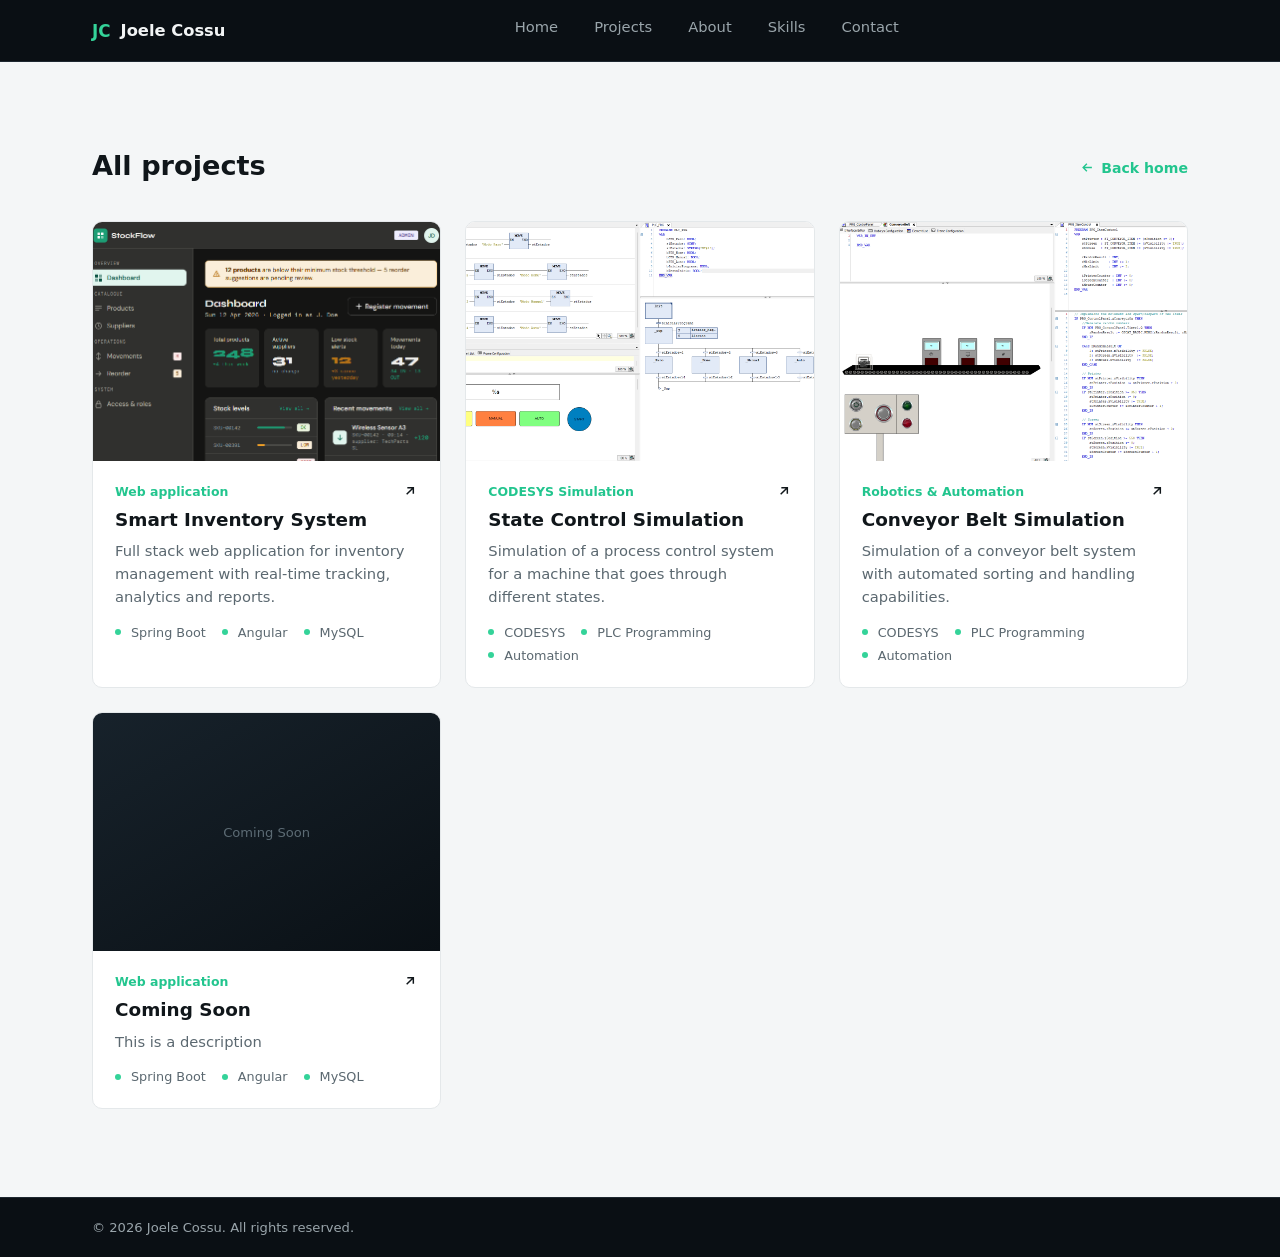
==== projects.html @ 03b23445 "- Added new html page for my projects" ====
<!DOCTYPE html>
<html lang="en">
<head>
<meta charset="UTF-8">
<meta name="viewport" content="width=device-width, initial-scale=1.0">
<title>Projects — Joele Cossu</title>
<link rel="stylesheet" href="style.css">
</head>
<body>

<header class="site-header">
  <div class="header-inner">
    <a href="index.html#home" class="logo">
      <span class="logo-mark">JC</span>
      <span class="logo-name">Joele Cossu</span>
    </a>

    <nav class="main-nav" id="main-nav">
      <a href="index.html#home" class="nav-link">Home</a>
      <a href="projects.html" class="nav-link is-active">Projects</a>
      <a href="index.html#about" class="nav-link">About</a>
      <a href="index.html#skills" class="nav-link">Skills</a>
      <a href="index.html#contact" class="nav-link">Contact</a>
    </nav>

    <div class="header-actions">
      <button class="nav-toggle" id="nav-toggle" aria-label="Open menu" aria-expanded="false">
        <span></span><span></span><span></span>
      </button>
    </div>
  </div>
</header>

<main>

  <button id="backToTop" class="back-to-top" aria-label="Back to top">
    <svg viewBox="0 0 24 24" aria-hidden="true">
        <path d="M12 19V5M6 11l6-6 6 6"/>
    </svg>
  </button>

  <section class="projects projects-page">
    <div class="section-inner">
      <div class="section-heading">
        <h2>All projects</h2>
        <a href="index.html#home" class="link-arrow">
          <svg viewBox="0 0 24 24" width="15" height="15" fill="none" stroke="currentColor" stroke-width="2.2">
            <path d="M19 12H5M11 6l-6 6 6 6"/>
          </svg>
          Back home
        </a>
      </div>

      <div class="project-grid">

        <!--
          To add a new project: duplicate one <article class="project-card">...</article>
          block below, then update:
          - data-github (link to the repo) OR data-zip (path to a downloadable .zip)
          - the thumbnail image / placeholder text
          - project-category, project-title, project-desc
          - project-tags (the tech stack pills)
          - project-desc-full (the longer text shown inside the modal)
        -->

        <article class="project-card" data-github="https://github.com/Gearpro17/smart-inventory-system">
          <button type="button" class="project-thumb" aria-label="View details for Smart Inventory System">
            <img src="assets/inventory_management_concept_art.png" alt="Screenshot of the Smart Inventory System dashboard" />
          </button>
          <div class="project-body">
            <div class="project-top">
              <p class="project-category">Web application</p>
              <button type="button" class="project-link" aria-label="View details for Smart Inventory System">
                <svg viewBox="0 0 24 24" width="16" height="16" fill="none" stroke="currentColor" stroke-width="2.2"><path d="M7 17 17 7M8 7h9v9"/></svg>
              </button>
            </div>
            <h3 class="project-title">Smart Inventory System</h3>
            <p class="project-desc">Full stack web application for inventory management with real-time tracking, analytics and reports.</p>
            <ul class="project-tags">
              <li>Spring Boot</li>
              <li>Angular</li>
              <li>MySQL</li>
            </ul>
            <p class="project-desc-full" hidden>
              Full stack web application built to help small warehouses manage stock levels without spreadsheets. 
              The Angular front end gives staff a live view of inventory across multiple locations,
              with low-stock alerts, category filtering and CSV exports. 
              The Spring Boot backend exposes a REST API secured with JWT authentication, 
              and MySQL stores stock movements so managers can generate historical reports and spot trends in demand over time.</p>
          </div>
        </article>

        <article class="project-card" data-zip="assets/multi_state_control_project.zip">
          <button type="button" class="project-thumb" aria-label="Screenshot of the state control simulation">
            <img src="assets/Multiple_state_control.png" alt="Screenshot of the state control simulation" />
          </button>
          <div class="project-body">
            <div class="project-top">
              <p class="project-category">CODESYS Simulation</p>
              <button type="button" class="project-link" aria-label="View details for State Control Simulation">
                <svg viewBox="0 0 24 24" width="16" height="16" fill="none" stroke="currentColor" stroke-width="2.2"><path d="M7 17 17 7M8 7h9v9"/></svg>
              </button>
            </div>
            <h3 class="project-title">State Control Simulation</h3>
            <p class="project-desc">Simulation of a process control system for a machine that goes through different states.</p>
            <ul class="project-tags">
              <li>CODESYS</li>
              <li>PLC Programming</li>
              <li>Automation</li>
            </ul>
            <p class="project-desc-full" hidden>
              In this project I try to simulate a process control system for a machine that goes through different states.
              I integrated a manual, automatic and home modes, as well as a start and stop function, as the default operation modes.
              More can be added to the system, such as a reset function, a maintenance mode, and a fault detection system. The simulation is built in CODESYS using Structured Text (ST) 
              and Sequential Function Chart (SFC) programming languages. It serves as a demonstrtation of a real-world industrial control system, and can be used to test and validate the control logic 
              before deploying it to a physical machine.
            </p>
          </div>
        </article>

        <article class="project-card" data-zip="assets/conveyor_belt_with_sorting.zip">
          <button type="button" class="project-thumb" aria-label="Conveyor Belt Simulation">
            <img src="assets/conveyor_belt.png" alt="Screenshot of the conveyor belt simulation" />
          </button>
          <div class="project-body">
            <div class="project-top">
              <p class="project-category">Robotics & Automation</p>
              <button type="button" class="project-link" aria-label="View details for Conveyor Belt Simulation">
                <svg viewBox="0 0 24 24" width="16" height="16" fill="none" stroke="currentColor" stroke-width="2.2"><path d="M7 17 17 7M8 7h9v9"/></svg>
              </button>
            </div>
            <h3 class="project-title">Conveyor Belt Simulation</h3>
            <p class="project-desc">Simulation of a conveyor belt system with automated sorting and handling capabilities.</p>
            <ul class="project-tags">
              <li>CODESYS</li>
              <li>PLC Programming</li>
              <li>Automation</li>
            </ul>
            <p class="project-desc-full" hidden>Simulation of a conveyor belt system with automated sorting and handling capabilities.
              I designed and implemented a control system that can detect and sort objects based on their size, shape, and color.
              It was programmed primarily in CODESYS using Structured Text (ST).
            </p>
          </div>
        </article>

        <article class="project-card" >
          <button type="button" class="project-thumb" aria-label="empty project thumbnail">
            <span class="project-thumb-placeholder">Coming Soon</span>
          </button>
          <div class="project-body">
            <div class="project-top">
              <p class="project-category">Web application</p>
              <button type="button" class="project-link" aria-label="View details for Smart Inventory System">
                <svg viewBox="0 0 24 24" width="16" height="16" fill="none" stroke="currentColor" stroke-width="2.2"><path d="M7 17 17 7M8 7h9v9"/></svg>
              </button>
            </div>
            <h3 class="project-title">Coming Soon</h3>
            <p class="project-desc">This is a description</p>
            <ul class="project-tags">
              <li>Spring Boot</li>
              <li>Angular</li>
              <li>MySQL</li>
            </ul>
            <p class="project-desc-full" hidden>
              Coming soon!</p>
          </div>
        </article>


      </div>
    </div>
  </section>

  <div class="modal-overlay" id="project-modal" hidden>
    <div class="modal" role="dialog" aria-modal="true" aria-labelledby="modal-title">
      <button type="button" class="modal-close" id="modal-close" aria-label="Close">
        <svg viewBox="0 0 24 24" width="18" height="18" fill="none" stroke="currentColor" stroke-width="2.2"><path d="M6 6l12 12M18 6 6 18"/></svg>
      </button>
      <div class="modal-media" id="modal-media"></div>
      <div class="modal-body">
        <p class="modal-category" id="modal-category"></p>
        <h3 class="modal-title" id="modal-title"></h3>
        <p class="modal-desc" id="modal-desc"></p>
        <ul class="modal-tags" id="modal-tags"></ul>
        <div class="modal-actions">
          <a class="btn btn-primary modal-github" id="modal-github" target="_blank" rel="noopener">
            View on GitHub
            <svg viewBox="0 0 24 24" width="16" height="16" fill="none" stroke="currentColor" stroke-width="2.2"><path d="M5 19 19 5M9 5h10v10"/></svg>
          </a>
          <a class="btn btn-outline-light modal-download" id="modal-zip" download>
            Download ZIP
            <svg viewBox="0 0 24 24" width="16" height="16" fill="none" stroke="currentColor" stroke-width="2.2"><path d="M12 3v12m0 0-4-4m4 4 4-4M5 21h14"/></svg>
          </a>
        </div>
      </div>
    </div>
  </div>

</main>

<footer class="site-footer">
  <div class="section-inner footer-inner">
    <p>&copy; <span id="year"></span> Joele Cossu. All rights reserved.</p>
  </div>
</footer>

<script src="script.js"></script>
</body>
</html>
---- style.css ----
/* ---------------------------------------
   Tokens
--------------------------------------- */
:root{
  --bg-dark: #0a0f14;
  --bg-dark-2: #0d1620;
  --bg-light: #f4f6f7;
  --surface: #ffffff;
  --text-dark-bg: #f2f4f5;
  --text-dark-bg-muted: #9aa5ab;
  --text-light-bg: #10161a;
  --text-light-bg-muted: #5b6870;
  --accent: #34d399;
  --accent-strong: #22c58e;
  --border-dark: #1e2830;
  --border-light: #e4e8ea;
  --radius-s: 6px;
  --radius-m: 10px;
  --max-width: 1160px;
  --font-body: "Inter", "Segoe UI", system-ui, -apple-system, sans-serif;
}

*{ box-sizing: border-box; }
html{ scroll-behavior: smooth; }

body{
  margin: 0;
  font-family: var(--font-body);
  background: var(--bg-light);
  color: var(--text-light-bg);
  -webkit-font-smoothing: antialiased;
}

h1,h2,h3{ margin: 0; line-height: 1.15; }
p{ margin: 0; }
a{ color: inherit; text-decoration: none; }
ul{ list-style: none; margin: 0; padding: 0; }
button{ font: inherit; cursor: pointer; }

.section-inner{
  max-width: var(--max-width);
  margin: 0 auto;
  padding: 0 32px;
}

.back-to-top {
    position: fixed;
    right: 32px;
    bottom: 32px;

    width: 48px;
    height: 48px;

    display: flex;
    align-items: center;
    justify-content: center;

    background: #0b1418;
    border: 1px solid rgba(255, 255, 255, 0.12);
    border-radius: 10px;

    color: #35d39b;
    cursor: pointer;

    opacity: 0;
    visibility: hidden;
    transform: translateY(12px);

    transition:
        opacity 0.3s ease,
        visibility 0.3s ease,
        transform 0.3s ease,
        background 0.2s ease,
        border-color 0.2s ease;
    
    z-index: 1000;
}

.back-to-top svg {
    width: 20px;
    height: 20px;

    fill: none;
    stroke: currentColor;
    stroke-width: 1.8;
    stroke-linecap: round;
    stroke-linejoin: round;

    transition: transform 0.25s ease;
}

/* Visible state */
.back-to-top.visible {
    opacity: 1;
    visibility: visible;
    transform: translateY(0);
}

/* Hover */
.back-to-top:hover {
    background: #10231f;
    border-color: #35d39b;
}

.back-to-top:hover svg {
    transform: translateY(-3px);
}

/* Click feedback */
.back-to-top:active {
    transform: translateY(1px);
}

/* Keyboard accessibility */
.back-to-top:focus-visible {
    outline: 2px solid #35d39b;
    outline-offset: 3px;
}


/* ---------------------------------------
   Header
--------------------------------------- */
.site-header{
  background: var(--bg-dark);
  border-bottom: 1px solid var(--border-dark);
  position: sticky;
  top: 0;
  z-index: 50;
}

.header-inner{
  max-width: var(--max-width);
  margin: 0 auto;
  padding: 18px 32px;
  display: flex;
  align-items: center;
  justify-content: space-between;
  gap: 24px;
}

.logo{
  display: flex;
  align-items: center;
  gap: 10px;
  font-weight: 600;
  color: var(--text-dark-bg);
}

.logo-mark{
  color: var(--accent);
  font-weight: 700;
  font-size: 1.05rem;
}

.logo-name{
  font-size: 1.02rem;
}

.main-nav{
  display: flex;
  align-items: center;
  gap: 36px;
}

.nav-link{
  font-size: 0.92rem;
  color: var(--text-dark-bg-muted);
  padding-bottom: 6px;
  border-bottom: 2px solid transparent;
  transition: color 0.15s ease;
}

.nav-link:hover{ color: var(--text-dark-bg); }

.nav-link.is-active{
  color: var(--text-dark-bg);
  border-bottom-color: var(--accent);
}

.header-actions{
  display: flex;
  align-items: center;
  gap: 14px;
}

.nav-toggle{
  display: none;
  flex-direction: column;
  justify-content: center;
  gap: 5px;
  background: none;
  border: none;
  padding: 6px;
}

.nav-toggle span{
  width: 22px;
  height: 2px;
  background: var(--text-dark-bg);
  border-radius: 2px;
}

/* ---------------------------------------
   Hero
--------------------------------------- */
.hero{
  background: radial-gradient(ellipse at 78% 45%, #123328 0%, var(--bg-dark) 55%);
  color: var(--text-dark-bg);
}

.hero-inner{
  max-width: var(--max-width);
  margin: 0 auto;
  padding: 96px 32px 100px;
  display: grid;
  grid-template-columns: 1.05fr 0.95fr;
  gap: 48px;
  align-items: center;
}

.eyebrow{
  color: var(--accent);
  font-size: 0.85rem;
  font-weight: 600;
  letter-spacing: 0.04em;
  margin-bottom: 14px;
}

.hero-title{
  font-size: clamp(2.2rem, 4.2vw, 3.4rem);
  font-weight: 800;
  letter-spacing: -0.01em;
}

.accent-dot{ color: var(--accent); }

.hero-subtitle{
  margin-top: 22px;
  max-width: 46ch;
  font-size: 1.05rem;
  line-height: 1.6;
  color: var(--text-dark-bg-muted);
}

.hero-actions{
  display: flex;
  gap: 14px;
  margin-top: 34px;
}

.btn{
  display: inline-flex;
  align-items: center;
  gap: 8px;
  padding: 13px 22px;
  border-radius: var(--radius-s);
  font-size: 0.92rem;
  font-weight: 600;
  border: 1px solid transparent;
  transition: transform 0.15s ease, background 0.15s ease, border-color 0.15s ease;
}

.btn:hover{ transform: translateY(-1px); }

.btn-primary{
  background: var(--accent);
  color: #07231a;
}

.btn-primary:hover{ background: var(--accent-strong); }

.btn-outline{
  background: transparent;
  border-color: var(--border-dark);
  color: var(--text-dark-bg);
}

.btn-outline:hover{ border-color: var(--text-dark-bg-muted); }

.hero-social{
  display: flex;
  gap: 12px;
  margin-top: 34px;
}

.social-link{
  width: 38px;
  height: 38px;
  display: flex;
  align-items: center;
  justify-content: center;
  border-radius: var(--radius-s);
  background: var(--bg-dark-2);
  color: var(--text-dark-bg);
  border: 1px solid var(--border-dark);
  transition: background 0.15s ease, border-color 0.15s ease;
}

.social-link:hover{
  background: var(--accent);
  color: #07231a;
  border-color: var(--accent);
}

.hero-image-frame{
  border-radius: var(--radius-m);
  overflow: hidden;
  border: 1px solid var(--border-dark);
  background: linear-gradient(160deg, #0f2a22, #081015 70%);
  aspect-ratio: 4 / 3.1;
}

.hero-image-placeholder{
  height: 100%;
  display: flex;
  flex-direction: column;
  align-items: center;
  justify-content: center;
  gap: 14px;
  color: var(--text-dark-bg-muted);
  font-size: 0.85rem;
}

.hero-image{
  display: block;
  width: 100%;
  height: 100%;
  object-fit: cover;
}

/* ---------------------------------------
   Projects
--------------------------------------- */
.projects{
  padding: 88px 0;
}
 
.section-heading{
  display: flex;
  align-items: baseline;
  justify-content: space-between;
  margin-bottom: 40px;
  gap: 24px;
}
 
.section-heading h2{
  font-size: 1.7rem;
  font-weight: 700;
}
 
.link-arrow{
  display: inline-flex;
  align-items: center;
  gap: 6px;
  font-size: 0.88rem;
  font-weight: 600;
  color: var(--accent-strong);
  white-space: nowrap;
}
 
.project-grid{
  display: grid;
  grid-template-columns: repeat(3, 1fr);
  gap: 24px;
}
 
.project-card{
  background: var(--surface);
  border: 1px solid var(--border-light);
  border-radius: var(--radius-m);
  overflow: hidden;
  display: flex;
  flex-direction: column;
}
 
.project-thumb{
  aspect-ratio: 16 / 11;
  background: linear-gradient(150deg, #17222b, #0a1015);
  display: flex;
  align-items: center;
  justify-content: center;
  color: #5c6b74;
  font-size: 0.82rem;
  overflow: hidden;
  width: 100%;
  border: 0;
  padding: 0;
  cursor: pointer;
}
 
.project-thumb img{
  display: block;
  width: 100%;
  height: 100%;
  object-fit: cover;
  transition: transform 0.25s ease;
}
 
.project-thumb:hover img{
  transform: scale(1.04);
}
 
.project-body{
  padding: 22px 22px 24px;
  display: flex;
  flex-direction: column;
  gap: 10px;
}
 
.project-top{
  display: flex;
  align-items: center;
  justify-content: space-between;
}
 
.project-category{
  color: var(--accent-strong);
  font-size: 0.78rem;
  font-weight: 600;
}
 
.project-link{
  color: var(--text-light-bg);
  display: flex;
  background: none;
  border: 0;
  padding: 0;
  cursor: pointer;
  transition: color 0.15s ease;
}
 
.project-link:hover{
  color: var(--accent-strong);
}
 
.project-title{
  font-size: 1.15rem;
  font-weight: 700;
}
 
.project-desc{
  color: var(--text-light-bg-muted);
  font-size: 0.92rem;
  line-height: 1.55;
}
 
.project-tags{
  display: flex;
  flex-wrap: wrap;
  gap: 8px 16px;
  margin-top: 6px;
}
 
.project-tags li{
  font-size: 0.8rem;
  color: var(--text-light-bg-muted);
  position: relative;
  padding-left: 16px;
}
 
.project-tags li::before{
  content: "";
  position: absolute;
  left: 0;
  top: 50%;
  transform: translateY(-50%);
  width: 6px;
  height: 6px;
  border-radius: 50%;
  background: var(--accent);
}

/* ---------------------------------------
   Project modal
--------------------------------------- */
.modal-overlay{
  position: fixed;
  inset: 0;
  background: rgba(6, 10, 14, 0.75);
  align-items: center;
  justify-content: center;
  padding: 24px;
  z-index: 1000;
  display: none;
}
 
.modal-overlay.is-open{
  display: flex;
}
 
.modal{
  background: var(--surface);
  color: var(--text-light-bg);
  width: 100%;
  max-width: 640px;
  max-height: min(88vh, 720px);
  border-radius: var(--radius-m);
  overflow-y: auto;
  position: relative;
  box-shadow: 0 30px 60px -20px rgba(0, 0, 0, 0.5);
}
 
.modal-close{
  position: absolute;
  top: 14px;
  right: 14px;
  width: 34px;
  height: 34px;
  display: flex;
  align-items: center;
  justify-content: center;
  background: var(--surface);
  border: 1px solid var(--border-light);
  border-radius: 50%;
  color: var(--text-light-bg);
  cursor: pointer;
  z-index: 1;
  transition: background 0.15s ease, color 0.15s ease;
}
 
.modal-close:hover{
  background: var(--bg-light);
}
 
.modal-media{
  aspect-ratio: 16 / 9;
  background: linear-gradient(150deg, #17222b, #0a1015);
  overflow: hidden;
}
 
.modal-media img{
  display: block;
  width: 100%;
  height: 100%;
  object-fit: cover;
}
 
.modal-body{
  padding: 28px 30px 32px;
  display: flex;
  flex-direction: column;
  gap: 10px;
}
 
.modal-category{
  color: var(--accent-strong);
  font-size: 0.78rem;
  font-weight: 600;
}
 
.modal-title{
  font-size: 1.4rem;
  font-weight: 700;
}
 
.modal-desc{
  color: var(--text-light-bg-muted);
  font-size: 0.96rem;
  line-height: 1.65;
  margin-top: 2px;
}
 
.modal-tags{
  display: flex;
  flex-wrap: wrap;
  gap: 8px 16px;
  margin: 4px 0 10px;
}
 
.modal-tags li{
  font-size: 0.8rem;
  color: var(--text-light-bg-muted);
  position: relative;
  padding-left: 16px;
}
 
.modal-tags li::before{
  content: "";
  position: absolute;
  left: 0;
  top: 50%;
  transform: translateY(-50%);
  width: 6px;
  height: 6px;
  border-radius: 50%;
  background: var(--accent);
}
 
.modal-actions{
  display: flex;
  flex-wrap: wrap;
  gap: 12px;
  margin-top: 8px;
}

.is-hidden{
  display: none !important;
}


/* ---------------------------------------
   About 
--------------------------------------- */
.about{
  background: var(--bg-dark);
  color: var(--text-dark-bg);
  padding: 96px 0;
  border-top: none;
}
 
.about-inner{
  display: flex;
  flex-wrap: wrap;
  gap: 56px;
  align-items: center;
}

.about-copy{
  flex: 1 1 420px;
  min-width: 0;
}
 
.about-copy h2{
  font-size: clamp(1.9rem, 3vw, 2.4rem);
  font-weight: 800;
  position: relative;
  padding-bottom: 18px;
  margin-bottom: 28px;
}
 
.about-copy h2::after{
  content: "";
  position: absolute;
  left: 0;
  bottom: 0;
  width: 56px;
  height: 3px;
  background: var(--accent);
  border-radius: 2px;
}
 
.about-quote{
  margin: 0 0 28px;
  padding-left: 20px;
  border-left: 2px solid var(--border-dark);
  position: relative;
}
 
.quote-mark{
  position: absolute;
  left: -14px;
  top: -18px;
  font-size: 2.6rem;
  color: var(--accent);
  font-weight: 700;
  line-height: 1;
}
 
.about-quote p{
  font-size: 1.2rem;
  font-style: italic;
  line-height: 1.55;
  color: var(--text-dark-bg);
}
 
.about-quote cite{
  display: block;
  margin-top: 14px;
  font-style: normal;
  font-size: 0.82rem;
  font-weight: 600;
  letter-spacing: 0.03em;
  color: var(--accent);
}
 
.about-text{
  color: var(--text-dark-bg-muted);
  line-height: 1.7;
  font-size: 0.98rem;
  margin-bottom: 20px;
  max-width: 54ch;
}
 
.about-highlights{
  display: grid;
  grid-template-columns: repeat(4, auto);
  gap: 28px;
  margin: 32px 0 36px;
}
 
.about-highlights li{
  display: flex;
  flex-direction: column;
  align-items: center;
  gap: 10px;
  text-align: center;
  color: var(--accent);
}
 
.about-highlights span{
  font-size: 0.76rem;
  font-weight: 600;
  letter-spacing: 0.01em;
  color: var(--text-dark-bg-muted);
  max-width: 9ch;
}
 
.cv-download{
  margin-top: 4px;
}
 
.about-media{
  flex: 1 1 320px;
  max-width: 420px;
  display: flex;

}
 
.about-image-frame{
  width: 100%;
  aspect-ratio: 3.4 / 4;
  border-radius: var(--radius-m);
  overflow: hidden;
  box-shadow: 0 24px 48px -16px rgba(0, 0, 0, 0.55);
}

.about-photo{
  display: block;
  width: 100%;
  height: 100%;
  object-fit: cover;
}

/* ---------------------------------------
   Skills
--------------------------------------- */
 
.skills{
  padding: 84px 0;
  border-top: 1px solid var(--border-light);
}
 
.skills h2{
  font-size: 1.7rem;
  font-weight: 700;
  margin-bottom: 36px;
}
 
.skills-grid{
  display: grid;
  grid-template-columns: repeat(auto-fit, minmax(260px, 1fr));
  gap: 24px;
}
 
.skill-card{
  background: var(--surface);
  border: 1px solid var(--border-light);
  border-radius: var(--radius-m);
  padding: 26px 26px 28px;
}
 
.skill-card h3{
  font-size: 1.02rem;
  font-weight: 700;
  margin-bottom: 18px;
  padding-bottom: 14px;
  border-bottom: 1px solid var(--border-light);
  position: relative;
}
 
.skill-card h3::before{
  content: "";
  position: absolute;
  left: 0;
  bottom: -1px;
  width: 34px;
  height: 2px;
  background: var(--accent);
}
 
.skill-tags{
  display: flex;
  flex-wrap: wrap;
  gap: 8px;
}
 
.skill-tags li{
  font-size: 0.8rem;
  font-weight: 500;
  color: var(--text-light-bg);
  background: var(--bg-light);
  border: 1px solid var(--border-light);
  border-radius: 999px;
  padding: 6px 14px;
  transition: border-color 0.15s ease, color 0.15s ease;
}
 
.skill-tags li:hover{
  border-color: var(--accent);
  color: var(--accent-strong);
}
 
.contact{
  background: var(--bg-dark);
  color: var(--text-dark-bg);
  padding: 80px 0;
}

 
.contact-inner{
  text-align: center;
  display: flex;
  flex-direction: column;
  align-items: center;
  gap: 16px;
}
 
.contact p{
  color: var(--text-dark-bg-muted);
  max-width: 46ch;
  line-height: 1.6;
  margin-bottom: 8px;
}


/* ---------------------------------------
   Footer
--------------------------------------- */
.site-footer{
  background: var(--bg-dark);
  border-top: 1px solid var(--border-dark);
}
 
.footer-inner{
  padding: 22px 32px;
  color: var(--text-dark-bg-muted);
  font-size: 0.82rem;
}


/* ---------------------------------------
   Responsive
--------------------------------------- */
@media (max-width: 900px){
  .hero-inner{
    grid-template-columns: 1fr;
    padding-top: 56px;
  }
  .hero-media{ order: -1; }
  .project-grid{ grid-template-columns: 1fr; }
  .about-media{ order: -1; flex-basis: 100%; max-width: 360px; margin: 0 auto; }
  .about-copy{ flex-basis: 100%; }
}

@media (max-width: 520px){
  .about-highlights{ grid-template-columns: repeat(2, auto); row-gap: 24px; }
}

@media (max-width: 760px){
  .main-nav{
    position: absolute;
    top: 100%;
    left: 0;
    right: 0;
    background: var(--bg-dark);
    border-bottom: 1px solid var(--border-dark);
    flex-direction: column;
    align-items: flex-start;
    padding: 18px 32px 24px;
    gap: 16px;
    display: none;
  }
  .main-nav.is-open{ display: flex; }
  .nav-toggle{ display: flex; }
  .hero-actions{ flex-direction: column; align-items: flex-start; }
  .btn{ width: 100%; justify-content: center; }
  .section-heading{ flex-direction: column; align-items: flex-start; gap: 10px; }

  .back-to-top {
        right: 20px;
        bottom: 20px;

        width: 44px;
        height: 44px;
    }
}

body.modal-open{
  overflow: hidden;
}

.modal-overlay{
  position: fixed;
  inset: 0;
  background: rgba(6, 10, 14, 0.75);
  z-index: 1000;
  display: none;      /* hidden by default */
}
.modal-overlay.is-open{
  display: flex;       /* shown when open */
}

/* ---------------------------------------
   Reduced motion
--------------------------------------- */
@media (prefers-reduced-motion: reduce){
  html{ scroll-behavior: auto; }
  .btn{ transition: none; }
}

/* Focus visibility */
a:focus-visible, button:focus-visible{
  outline: 2px solid var(--accent);
  outline-offset: 2px;
}
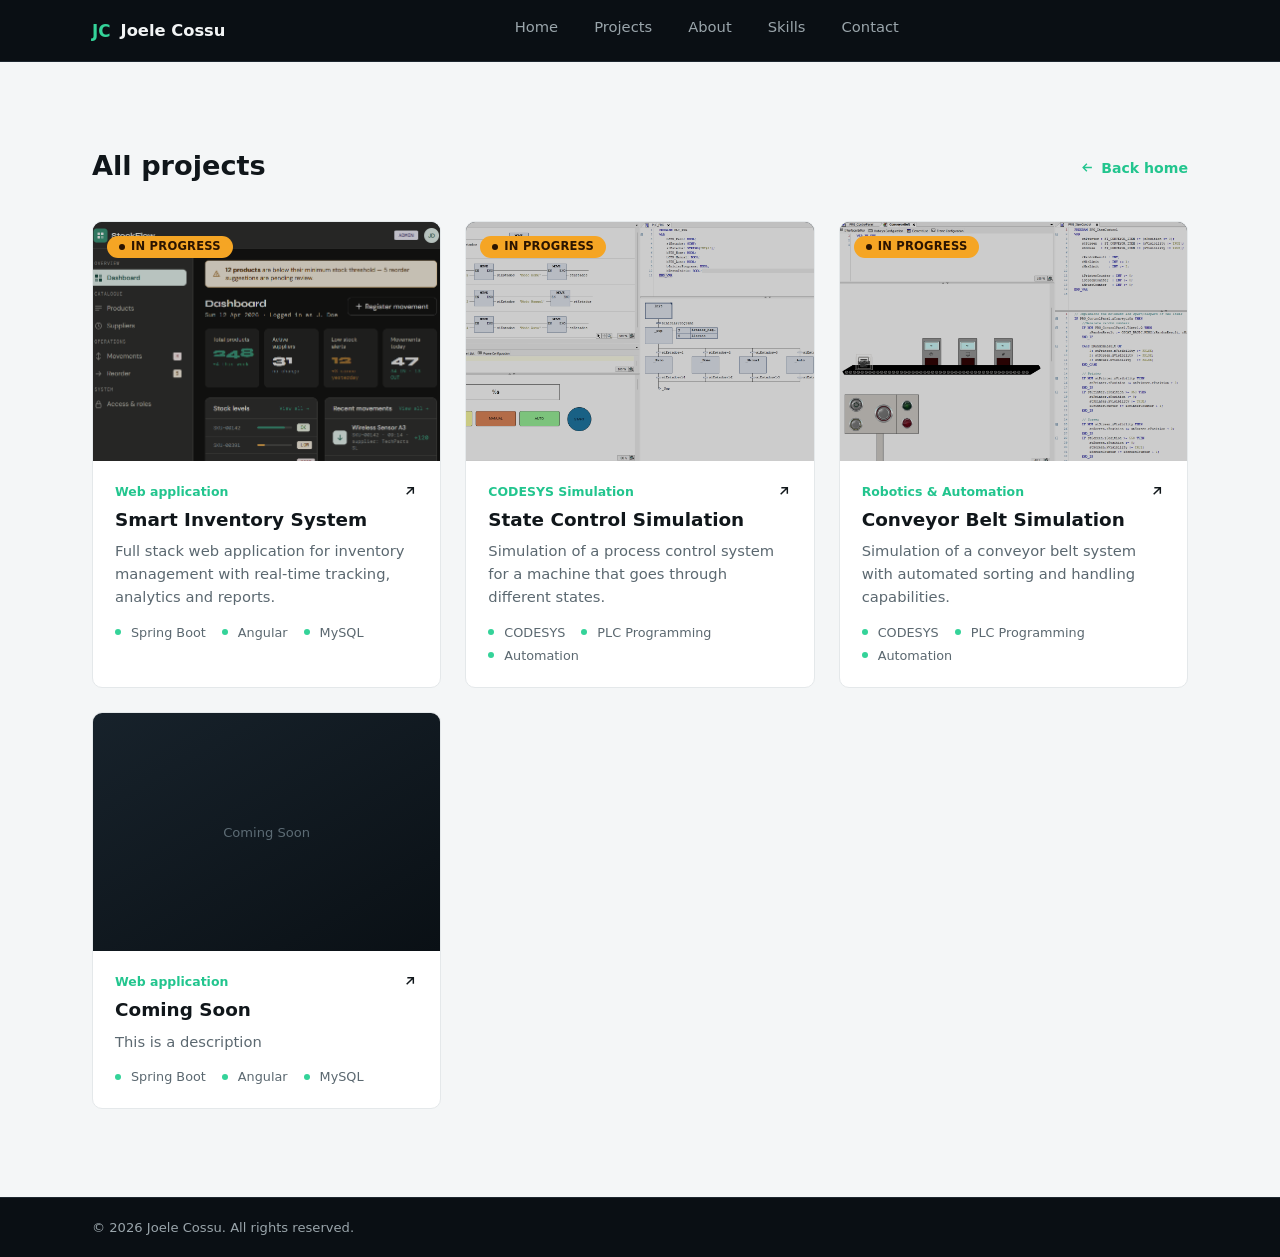
==== commit 5da3f200: "- Added a tag for work in progress projects - Finished the projects page - Fixed some css - Added me" ====
--- a/projects.html
+++ b/projects.html
@@ -63,9 +63,10 @@
           - project-desc-full (the longer text shown inside the modal)
         -->
 
-        <article class="project-card" data-github="https://github.com/Gearpro17/smart-inventory-system">
+        <article class="project-card" data-github="https://github.com/Gearpro17/smart-inventory-system" data-status="wip">
           <button type="button" class="project-thumb" aria-label="View details for Smart Inventory System">
-            <img src="assets/inventory_management_concept_art.png" alt="Screenshot of the Smart Inventory System dashboard" />
+            <span class="status-badge">In progress</span>
+            <img src="assets/inventory_management_concept_art.png" alt="Screenshot of the Smart Inventory System dashboard" loading="lazy" decoding="async" />
           </button>
           <div class="project-body">
             <div class="project-top">
@@ -90,9 +91,10 @@
           </div>
         </article>
 
-        <article class="project-card" data-zip="assets/multi_state_control_project.zip">
+        <article class="project-card" data-zip="assets/multi_state_control_project.zip" data-status="wip">
           <button type="button" class="project-thumb" aria-label="Screenshot of the state control simulation">
-            <img src="assets/Multiple_state_control.png" alt="Screenshot of the state control simulation" />
+            <span class="status-badge">In progress</span>
+            <img src="assets/Multiple_state_control.png" alt="Screenshot of the state control simulation" loading="lazy" decoding="async" />
           </button>
           <div class="project-body">
             <div class="project-top">
@@ -118,9 +120,10 @@
           </div>
         </article>
 
-        <article class="project-card" data-zip="assets/conveyor_belt_with_sorting.zip">
+        <article class="project-card" data-zip="assets/conveyor_belt_with_sorting.zip" data-status="wip">
           <button type="button" class="project-thumb" aria-label="Conveyor Belt Simulation">
-            <img src="assets/conveyor_belt.png" alt="Screenshot of the conveyor belt simulation" />
+            <span class="status-badge">In progress</span>
+            <img src="assets/conveyor_belt.png" alt="Screenshot of the conveyor belt simulation" loading="lazy" decoding="async"/>
           </button>
           <div class="project-body">
             <div class="project-top">
--- a/style.css
+++ b/style.css
@@ -387,6 +387,7 @@
   border: 0;
   padding: 0;
   cursor: pointer;
+  position: relative;
 }
  
 .project-thumb img{
@@ -399,6 +400,56 @@
  
 .project-thumb:hover img{
   transform: scale(1.04);
+}
+ 
+.status-badge{
+  --status-color: #f5a524;
+  --status-color-text: #2b1400;
+  display: none;
+  align-items: center;
+  gap: 6px;
+  font-size: 0.72rem;
+  font-weight: 700;
+  letter-spacing: 0.02em;
+  text-transform: uppercase;
+  color: var(--status-color-text);
+  background: var(--status-color);
+  padding: 5px 12px;
+  border-radius: 999px;
+  line-height: 1;
+}
+ 
+.status-badge::before{
+  content: "";
+  width: 6px;
+  height: 6px;
+  border-radius: 50%;
+  background: currentColor;
+}
+ 
+.project-thumb .status-badge{
+  position: absolute;
+  top: 14px;
+  left: 14px;
+  z-index: 1;
+}
+ 
+.project-card[data-status="wip"] .status-badge{
+  display: inline-flex;
+}
+ 
+.status-badge.is-visible{
+  display: inline-flex;
+}
+ 
+.project-card[data-status="wip"] .project-thumb img{
+  filter: saturate(0.7) brightness(0.8);
+}
+ 
+.modal-heading{
+  display: flex;
+  align-items: center;
+  gap: 12px;
 }
  
 .project-body{
@@ -470,7 +521,7 @@
   border-radius: 50%;
   background: var(--accent);
 }
-
+ 
 /* ---------------------------------------
    Project modal
 --------------------------------------- */
@@ -593,7 +644,7 @@
   gap: 12px;
   margin-top: 8px;
 }
-
+ 
 .is-hidden{
   display: none !important;
 }
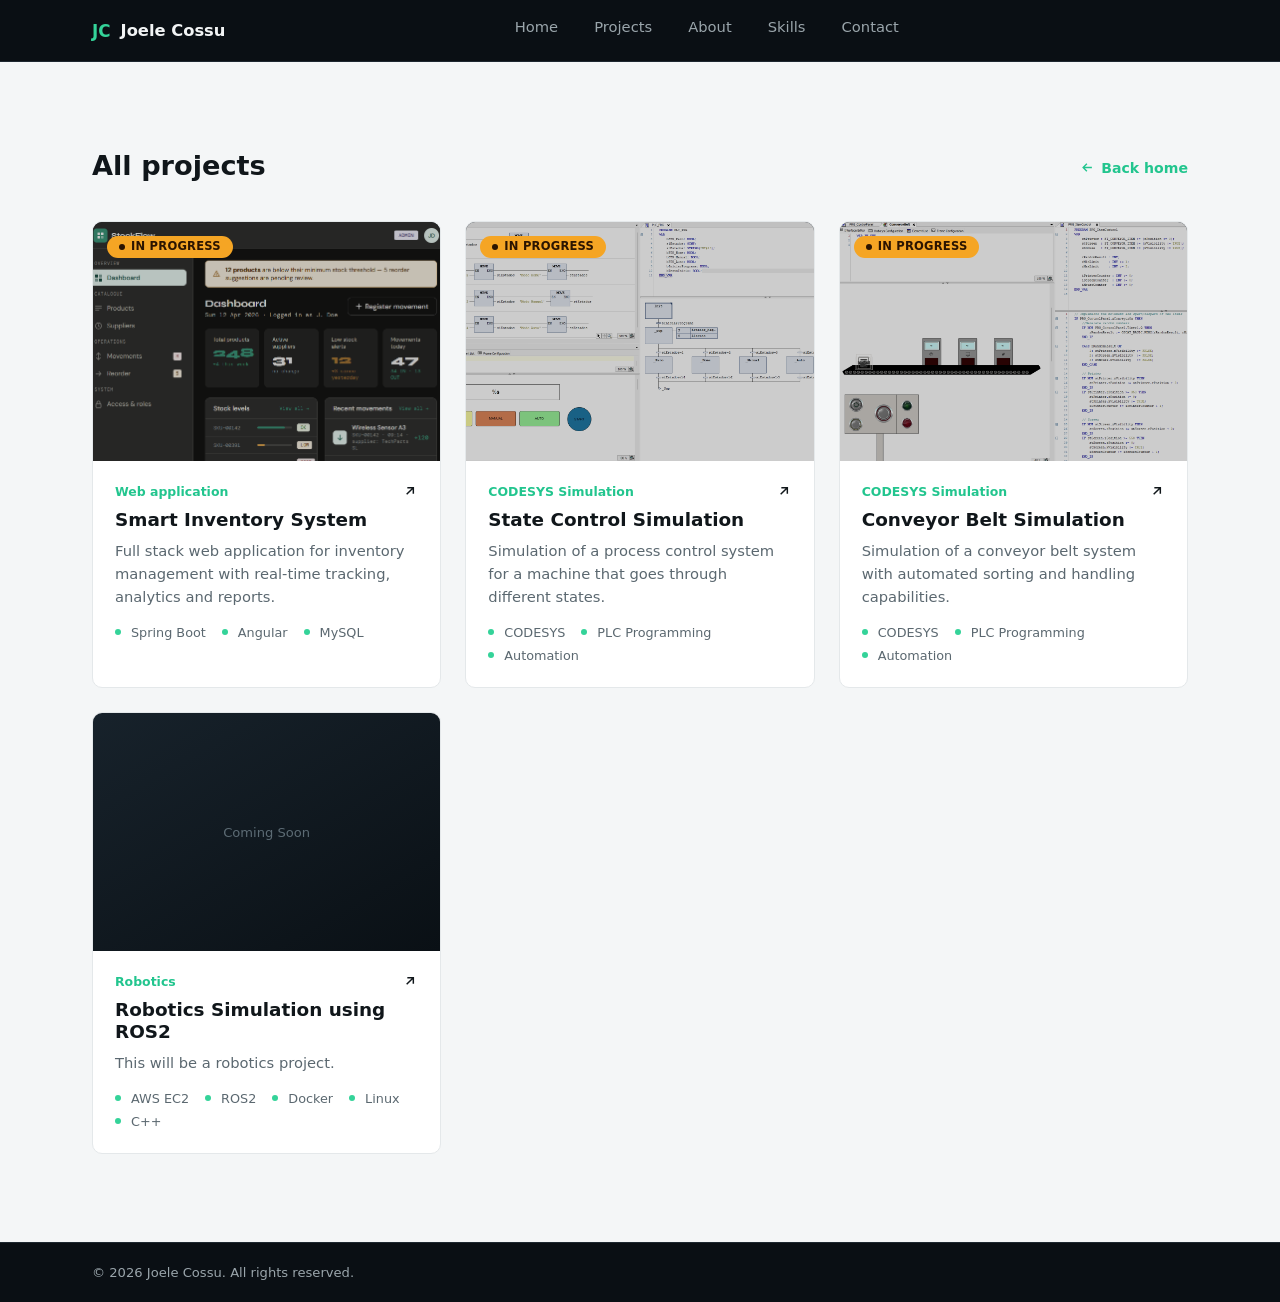
==== commit 84fb6add: "- Fixed html and JS on the modal not opening when on projects page." ====
--- a/projects.html
+++ b/projects.html
@@ -53,16 +53,6 @@
 
       <div class="project-grid">
 
-        <!--
-          To add a new project: duplicate one <article class="project-card">...</article>
-          block below, then update:
-          - data-github (link to the repo) OR data-zip (path to a downloadable .zip)
-          - the thumbnail image / placeholder text
-          - project-category, project-title, project-desc
-          - project-tags (the tech stack pills)
-          - project-desc-full (the longer text shown inside the modal)
-        -->
-
         <article class="project-card" data-github="https://github.com/Gearpro17/smart-inventory-system" data-status="wip">
           <button type="button" class="project-thumb" aria-label="View details for Smart Inventory System">
             <span class="status-badge">In progress</span>
@@ -127,7 +117,7 @@
           </button>
           <div class="project-body">
             <div class="project-top">
-              <p class="project-category">Robotics & Automation</p>
+              <p class="project-category">CODESYS Simulation</p>
               <button type="button" class="project-link" aria-label="View details for Conveyor Belt Simulation">
                 <svg viewBox="0 0 24 24" width="16" height="16" fill="none" stroke="currentColor" stroke-width="2.2"><path d="M7 17 17 7M8 7h9v9"/></svg>
               </button>
@@ -152,17 +142,19 @@
           </button>
           <div class="project-body">
             <div class="project-top">
-              <p class="project-category">Web application</p>
+              <p class="project-category">Robotics</p>
               <button type="button" class="project-link" aria-label="View details for Smart Inventory System">
                 <svg viewBox="0 0 24 24" width="16" height="16" fill="none" stroke="currentColor" stroke-width="2.2"><path d="M7 17 17 7M8 7h9v9"/></svg>
               </button>
             </div>
-            <h3 class="project-title">Coming Soon</h3>
-            <p class="project-desc">This is a description</p>
-            <ul class="project-tags">
-              <li>Spring Boot</li>
-              <li>Angular</li>
-              <li>MySQL</li>
+            <h3 class="project-title">Robotics Simulation using ROS2</h3>
+            <p class="project-desc">This will be a robotics project.</p>
+            <ul class="project-tags">
+              <li>AWS EC2</li>
+              <li>ROS2</li>
+              <li>Docker</li>
+              <li>Linux</li>
+              <li>C++</li>
             </ul>
             <p class="project-desc-full" hidden>
               Coming soon!</p>
@@ -174,14 +166,17 @@
     </div>
   </section>
 
-  <div class="modal-overlay" id="project-modal" hidden>
+    <div class="modal-overlay" id="project-modal" hidden>
     <div class="modal" role="dialog" aria-modal="true" aria-labelledby="modal-title">
       <button type="button" class="modal-close" id="modal-close" aria-label="Close">
         <svg viewBox="0 0 24 24" width="18" height="18" fill="none" stroke="currentColor" stroke-width="2.2"><path d="M6 6l12 12M18 6 6 18"/></svg>
       </button>
       <div class="modal-media" id="modal-media"></div>
       <div class="modal-body">
-        <p class="modal-category" id="modal-category"></p>
+        <div class="modal-heading">
+          <p class="modal-category" id="modal-category"></p>
+          <span class="status-badge" id="modal-status">In progress</span>
+        </div>
         <h3 class="modal-title" id="modal-title"></h3>
         <p class="modal-desc" id="modal-desc"></p>
         <ul class="modal-tags" id="modal-tags"></ul>
@@ -190,7 +185,7 @@
             View on GitHub
             <svg viewBox="0 0 24 24" width="16" height="16" fill="none" stroke="currentColor" stroke-width="2.2"><path d="M5 19 19 5M9 5h10v10"/></svg>
           </a>
-          <a class="btn btn-outline-light modal-download" id="modal-zip" download>
+          <a class="btn btn-primary modal-download" id="modal-zip" download>
             Download ZIP
             <svg viewBox="0 0 24 24" width="16" height="16" fill="none" stroke="currentColor" stroke-width="2.2"><path d="M12 3v12m0 0-4-4m4 4 4-4M5 21h14"/></svg>
           </a>
@@ -199,6 +194,7 @@
     </div>
   </div>
 
+
 </main>
 
 <footer class="site-footer">
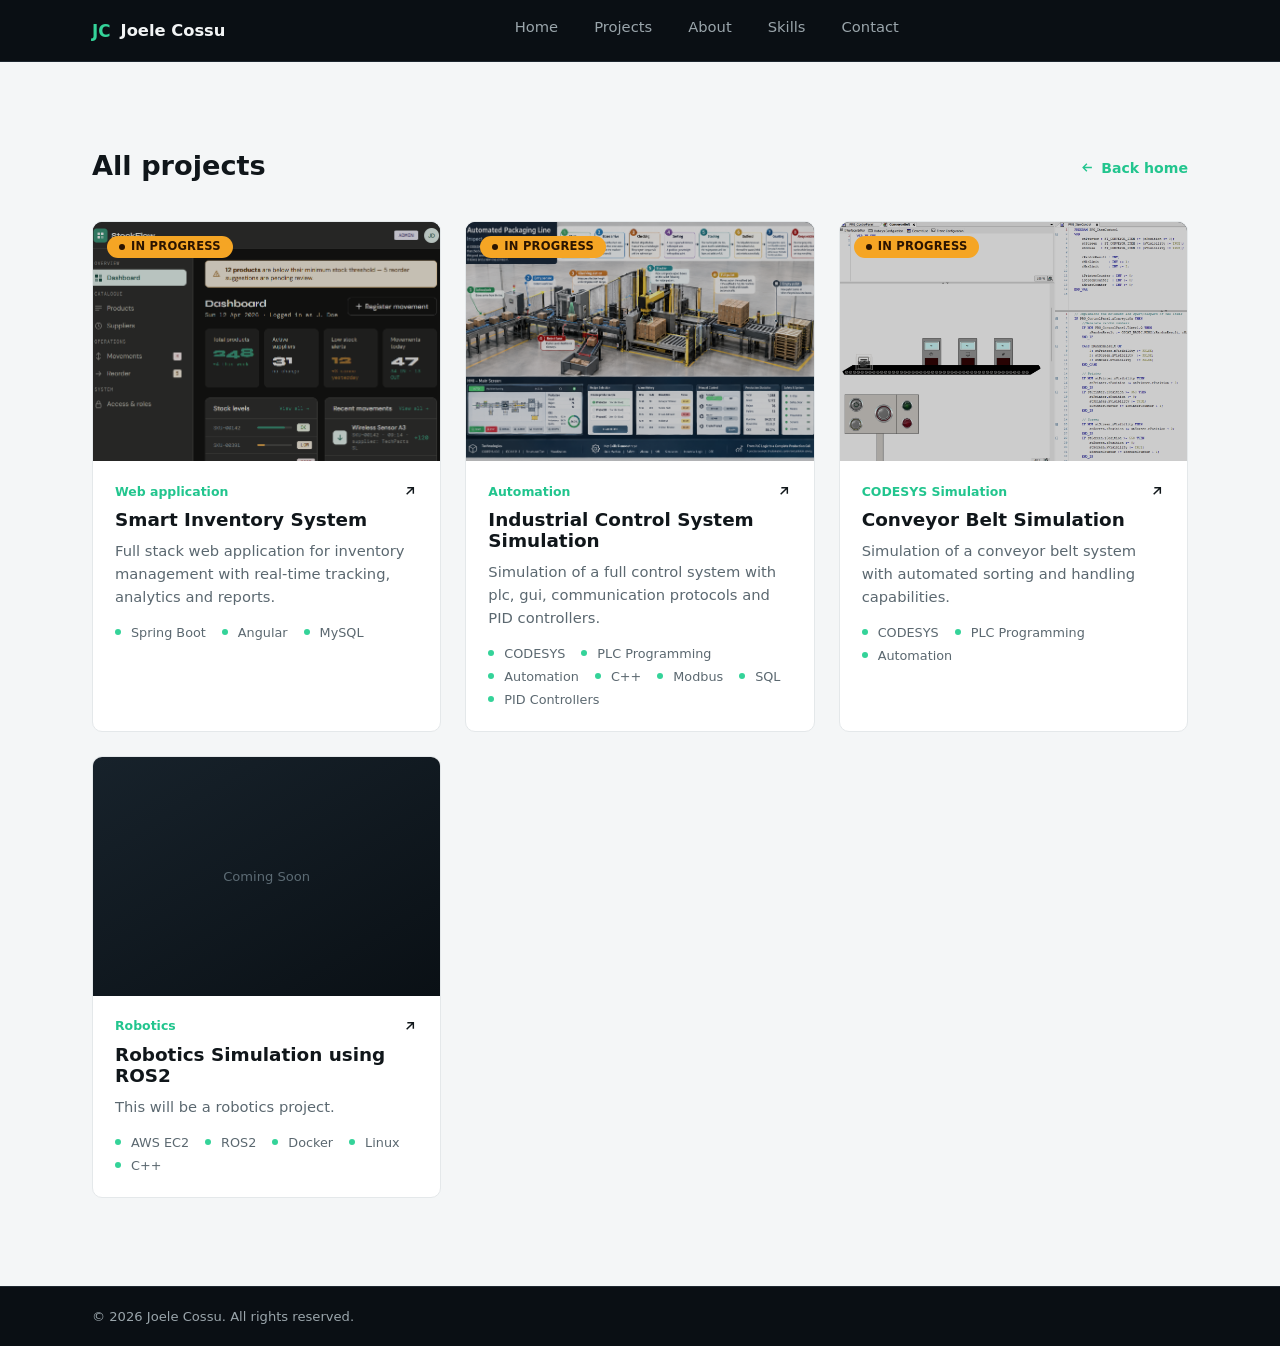
==== commit c0e408d3: "Updated github link and description for CODESYS state control simulation" ====
--- a/projects.html
+++ b/projects.html
@@ -81,30 +81,35 @@
           </div>
         </article>
 
-        <article class="project-card" data-zip="assets/multi_state_control_project.zip" data-status="wip">
-          <button type="button" class="project-thumb" aria-label="Screenshot of the state control simulation">
+        <article class="project-card" data-github="https://github.com/Gearpro17/codesys-industrial-machine-simulation" data-status="wip">
+          <button type="button" class="project-thumb" aria-label="Screenshot of the industrial control system simulation">
             <span class="status-badge">In progress</span>
-            <img src="assets/Multiple_state_control.png" alt="Screenshot of the state control simulation" loading="lazy" decoding="async" />
-          </button>
-          <div class="project-body">
-            <div class="project-top">
-              <p class="project-category">CODESYS Simulation</p>
-              <button type="button" class="project-link" aria-label="View details for State Control Simulation">
-                <svg viewBox="0 0 24 24" width="16" height="16" fill="none" stroke="currentColor" stroke-width="2.2"><path d="M7 17 17 7M8 7h9v9"/></svg>
-              </button>
-            </div>
-            <h3 class="project-title">State Control Simulation</h3>
-            <p class="project-desc">Simulation of a process control system for a machine that goes through different states.</p>
+            <img src="assets/process_flow_concept_img.png" alt="Screenshot of the industrial control system simulation" loading="lazy" decoding="async" />
+          </button>
+          <div class="project-body">
+            <div class="project-top">
+              <p class="project-category">Automation</p>
+              <button type="button" class="project-link" aria-label="View details for Industrial Control System Simulation">
+                <svg viewBox="0 0 24 24" width="16" height="16" fill="none" stroke="currentColor" stroke-width="2.2"><path d="M7 17 17 7M8 7h9v9"/></svg>
+              </button>
+            </div>
+            <h3 class="project-title">Industrial Control System Simulation</h3>
+            <p class="project-desc">Simulation of a full control system with plc, gui, communication protocols and PID controllers.</p>
             <ul class="project-tags">
               <li>CODESYS</li>
               <li>PLC Programming</li>
               <li>Automation</li>
+              <li>C++</li>
+              <li>Modbus</li>
+              <li>SQL</li>
+              <li>PID Controllers</li>
             </ul>
             <p class="project-desc-full" hidden>
-              In this project I try to simulate a process control system for a machine that goes through different states.
-              I integrated a manual, automatic and home modes, as well as a start and stop function, as the default operation modes.
-              More can be added to the system, such as a reset function, a maintenance mode, and a fault detection system. The simulation is built in CODESYS using Structured Text (ST) 
-              and Sequential Function Chart (SFC) programming languages. It serves as a demonstrtation of a real-world industrial control system, and can be used to test and validate the control logic 
+              In this project I simulate a full control system, with PLC logic, communication protocols, GUI, data storage, analytics and PID controllers.
+              The control system and analytics are developed with C++ and uses the Modbus protocol to exchange data between industrial devices, 
+              while the control flow is structured with ladder logic and structured text for sequential automation.
+              SQL is used to store process data and historical events, allowing analysis and monitoring of machine behaviour before deployment to a physical installation.
+              It serves as a demonstrtation of a real-world industrial control system, and can be used to test and validate the complete control logic 
               before deploying it to a physical machine.
             </p>
           </div>
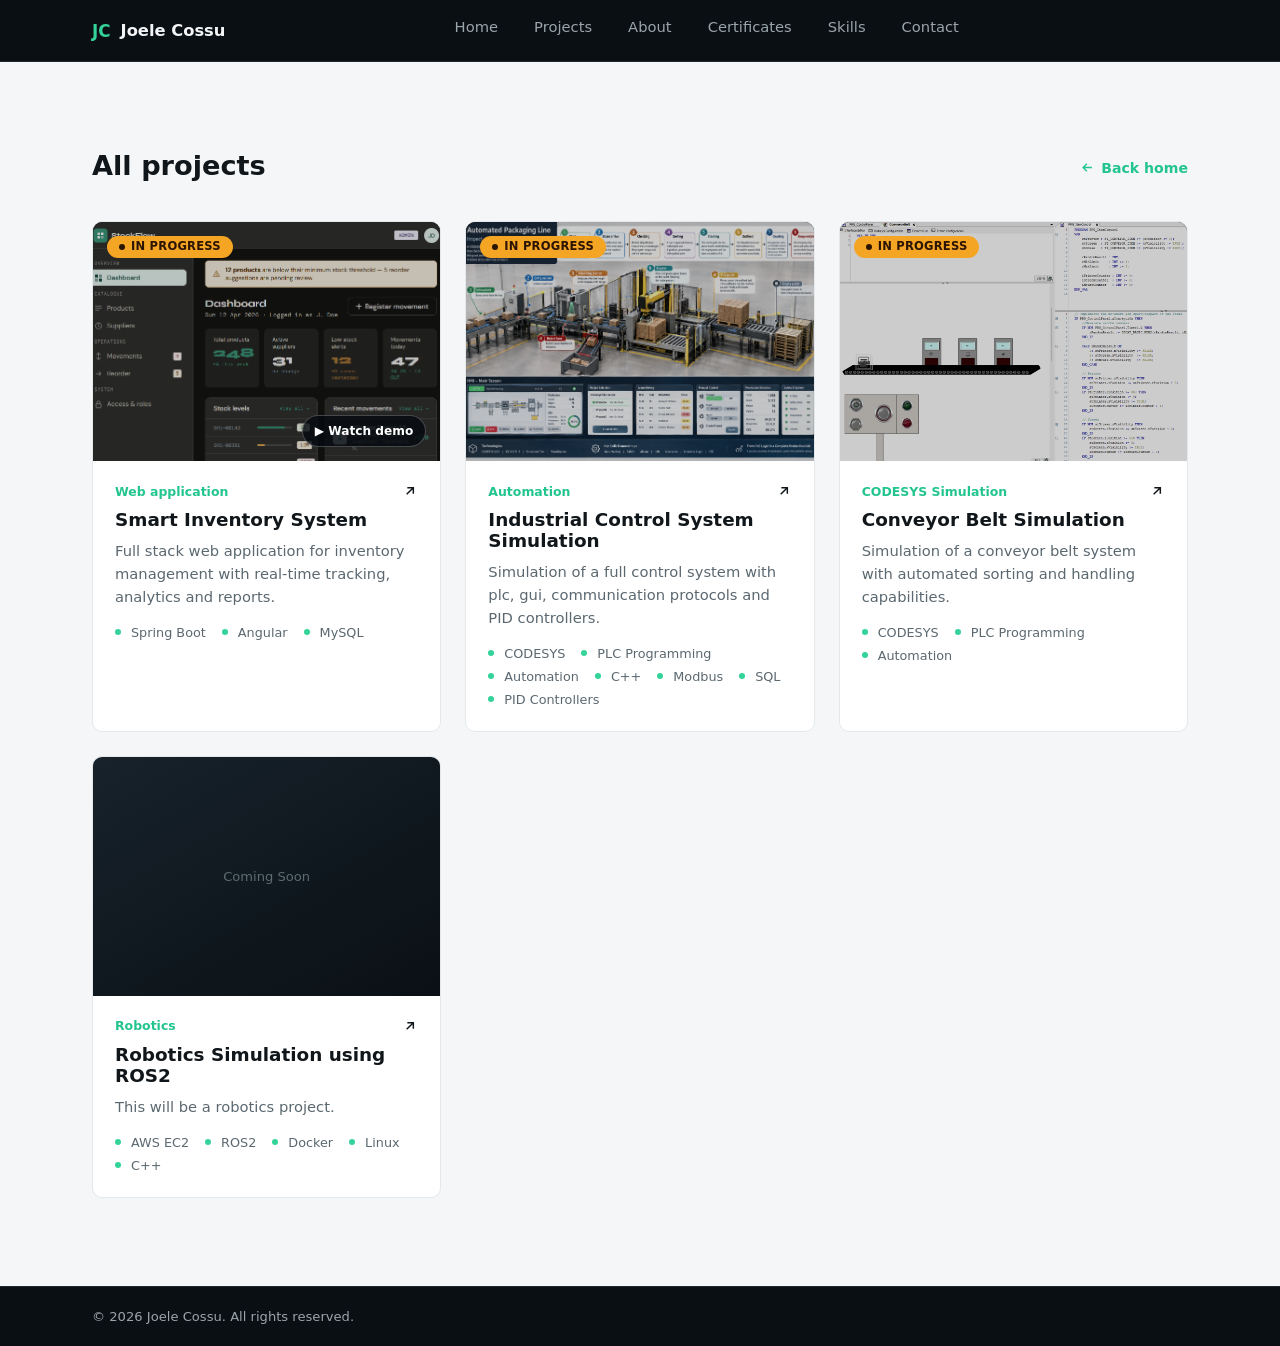
==== commit 09d6d39e: "General upgrade - Added new section "Certificates" - Added a lot of assets - Reordered the sections " ====
--- a/projects.html
+++ b/projects.html
@@ -19,6 +19,7 @@
       <a href="index.html#home" class="nav-link">Home</a>
       <a href="projects.html" class="nav-link is-active">Projects</a>
       <a href="index.html#about" class="nav-link">About</a>
+      <a href="index.html#certifications" class="nav-link">Certificates</a>
       <a href="index.html#skills" class="nav-link">Skills</a>
       <a href="index.html#contact" class="nav-link">Contact</a>
     </nav>
@@ -53,9 +54,10 @@
 
       <div class="project-grid">
 
-        <article class="project-card" data-github="https://github.com/Gearpro17/smart-inventory-system" data-status="wip">
+        <article class="project-card" data-github="https://github.com/Gearpro17/smart-inventory-system" data-video="assets/inventory-app-demo.mp4" data-status="wip">
           <button type="button" class="project-thumb" aria-label="View details for Smart Inventory System">
             <span class="status-badge">In progress</span>
+            <span class="demo-play">▶ Watch demo</span>
             <img src="assets/inventory_management_concept_art.png" alt="Screenshot of the Smart Inventory System dashboard" loading="lazy" decoding="async" />
           </button>
           <div class="project-body">
@@ -210,4 +212,4 @@
 
 <script src="script.js"></script>
 </body>
-</html>+</html>
--- a/style.css
+++ b/style.css
@@ -303,6 +303,19 @@
   border-color: var(--accent);
 }
 
+.social-text-link{
+  font-size: 0.72rem;
+  font-weight: 700;
+  letter-spacing: -0.04em;
+}
+
+.social-link img{
+  display: block;
+  width: 24px;
+  height: 24px;
+  object-fit: contain;
+}
+
 .hero-image-frame{
   border-radius: var(--radius-m);
   overflow: hidden;
@@ -433,6 +446,20 @@
   left: 14px;
   z-index: 1;
 }
+
+.demo-play{
+  position: absolute;
+  right: 14px;
+  bottom: 14px;
+  z-index: 1;
+  padding: 8px 12px;
+  border: 1px solid rgba(255,255,255,0.24);
+  border-radius: 999px;
+  color: #fff;
+  background: rgba(7,12,16,0.82);
+  font-size: 0.76rem;
+  font-weight: 650;
+}
  
 .project-card[data-status="wip"] .status-badge{
   display: inline-flex;
@@ -586,6 +613,14 @@
   height: 100%;
   object-fit: cover;
 }
+
+.modal-media video{
+  display: block;
+  width: 100%;
+  height: 100%;
+  object-fit: contain;
+  background: #05080b;
+}
  
 .modal-body{
   padding: 28px 30px 32px;
@@ -790,6 +825,195 @@
 .skills{
   padding: 84px 0;
   border-top: 1px solid var(--border-light);
+}
+
+.certifications{
+  padding: 84px 0;
+  border-top: 1px solid var(--border-light);
+}
+
+.featured-certification{
+  display: flex;
+  align-items: center;
+  gap: 28px;
+  max-width: 680px;
+  padding: 22px 26px;
+  border: 1px solid var(--border-light);
+  border-radius: var(--radius-m);
+  background: var(--surface);
+  color: var(--text-light-bg);
+  transition: border-color 0.15s ease, transform 0.15s ease;
+}
+
+.featured-certification:hover{
+  border-color: var(--accent);
+  transform: translateY(-2px);
+}
+
+.featured-certification-badge{
+  display: grid;
+  place-items: center;
+  flex: 0 0 148px;
+  height: 148px;
+  border-radius: var(--radius-s);
+  background: #fff;
+}
+
+.featured-certification-badge img{
+  display: block;
+  width: 136px;
+  height: 136px;
+  object-fit: contain;
+}
+
+.featured-certification-copy{
+  display: flex;
+  flex-direction: column;
+  gap: 9px;
+}
+
+.featured-certification-copy small{
+  color: var(--accent-strong);
+  font-size: 0.76rem;
+  font-weight: 700;
+  letter-spacing: 0.06em;
+  text-transform: uppercase;
+}
+
+.featured-certification-copy strong{
+  font-size: 1.15rem;
+}
+
+.featured-certification-copy > span{
+  color: var(--text-light-bg-muted);
+  font-size: 0.86rem;
+}
+
+.certificate-group-title{
+  font-size: 1.08rem;
+  margin: 36px 0 18px;
+}
+
+.certificate-grid{
+  display: flex;
+  overflow-x: auto;
+  overscroll-behavior-inline: contain;
+  scroll-snap-type: x mandatory;
+  gap: 20px;
+  padding: 2px 2px 14px;
+}
+
+.certificate-card{
+  flex: 0 0 260px;
+  display: flex;
+  flex-direction: column;
+  gap: 8px;
+  padding: 14px;
+  text-align: left;
+  font: inherit;
+  color: var(--text-light-bg);
+  background: var(--surface);
+  border: 1px solid var(--border-light);
+  border-radius: var(--radius-m);
+  cursor: pointer;
+  scroll-snap-align: start;
+  transition: border-color 0.15s ease, transform 0.15s ease;
+}
+
+.certificate-card:hover{
+  border-color: var(--accent);
+  transform: translateY(-2px);
+}
+
+.certificate-card img{
+  display: block;
+  width: 100%;
+  aspect-ratio: 16 / 10;
+  object-fit: cover;
+  border-radius: var(--radius-s);
+  background: var(--bg-light);
+}
+
+.certificate-card > span:not(.document-mark){
+  font-size: 0.94rem;
+  font-weight: 650;
+  margin-top: 4px;
+}
+
+.certificate-card small{
+  color: var(--text-light-bg-muted);
+  font-size: 0.78rem;
+}
+
+.certificate-document{
+  justify-content: center;
+  min-height: 190px;
+  padding: 24px;
+}
+
+.certificate-modal{
+  display: flex;
+  flex-direction: column;
+  width: min(100%, 1000px);
+  height: min(92vh, 900px);
+  max-height: 92vh;
+  overflow: hidden;
+}
+
+.certificate-modal-heading{
+  flex: 0 0 auto;
+  display: flex;
+  align-items: center;
+  justify-content: space-between;
+  gap: 48px;
+  padding: 24px 64px 20px 28px;
+  border-bottom: 1px solid var(--border-light);
+}
+
+.certificate-modal-heading h3{
+  font-size: 1.1rem;
+}
+
+.certificate-verify[hidden]{
+  display: none;
+}
+
+.certificate-modal-content{
+  flex: 1 1 auto;
+  min-height: 0;
+  overflow: auto;
+  background: #111820;
+}
+
+.certificate-modal-content img{
+  display: block;
+  width: 100%;
+  height: 100%;
+  max-height: calc(92vh - 78px);
+  object-fit: contain;
+  margin: auto;
+}
+
+.certificate-modal-content iframe{
+  display: block;
+  width: 100%;
+  height: 100%;
+  min-height: 70vh;
+  border: 0;
+  background: #fff;
+}
+
+.document-mark{
+  display: grid;
+  place-items: center;
+  width: 52px;
+  height: 60px;
+  margin-bottom: 8px;
+  border: 1px solid var(--border-light);
+  border-radius: var(--radius-s);
+  color: var(--accent-strong);
+  font-size: 0.78rem;
+  font-weight: 700;
 }
  
 .skills h2{
@@ -906,6 +1130,9 @@
 
 @media (max-width: 520px){
   .about-highlights{ grid-template-columns: repeat(2, auto); row-gap: 24px; }
+  .certificate-card{ flex-basis: 230px; }
+  .certificate-modal-heading{ padding: 20px 58px 16px 18px; gap: 12px; flex-direction: column; align-items: flex-start; }
+  .certificate-verify{ width: auto; }
 }
 
 @media (max-width: 760px){
